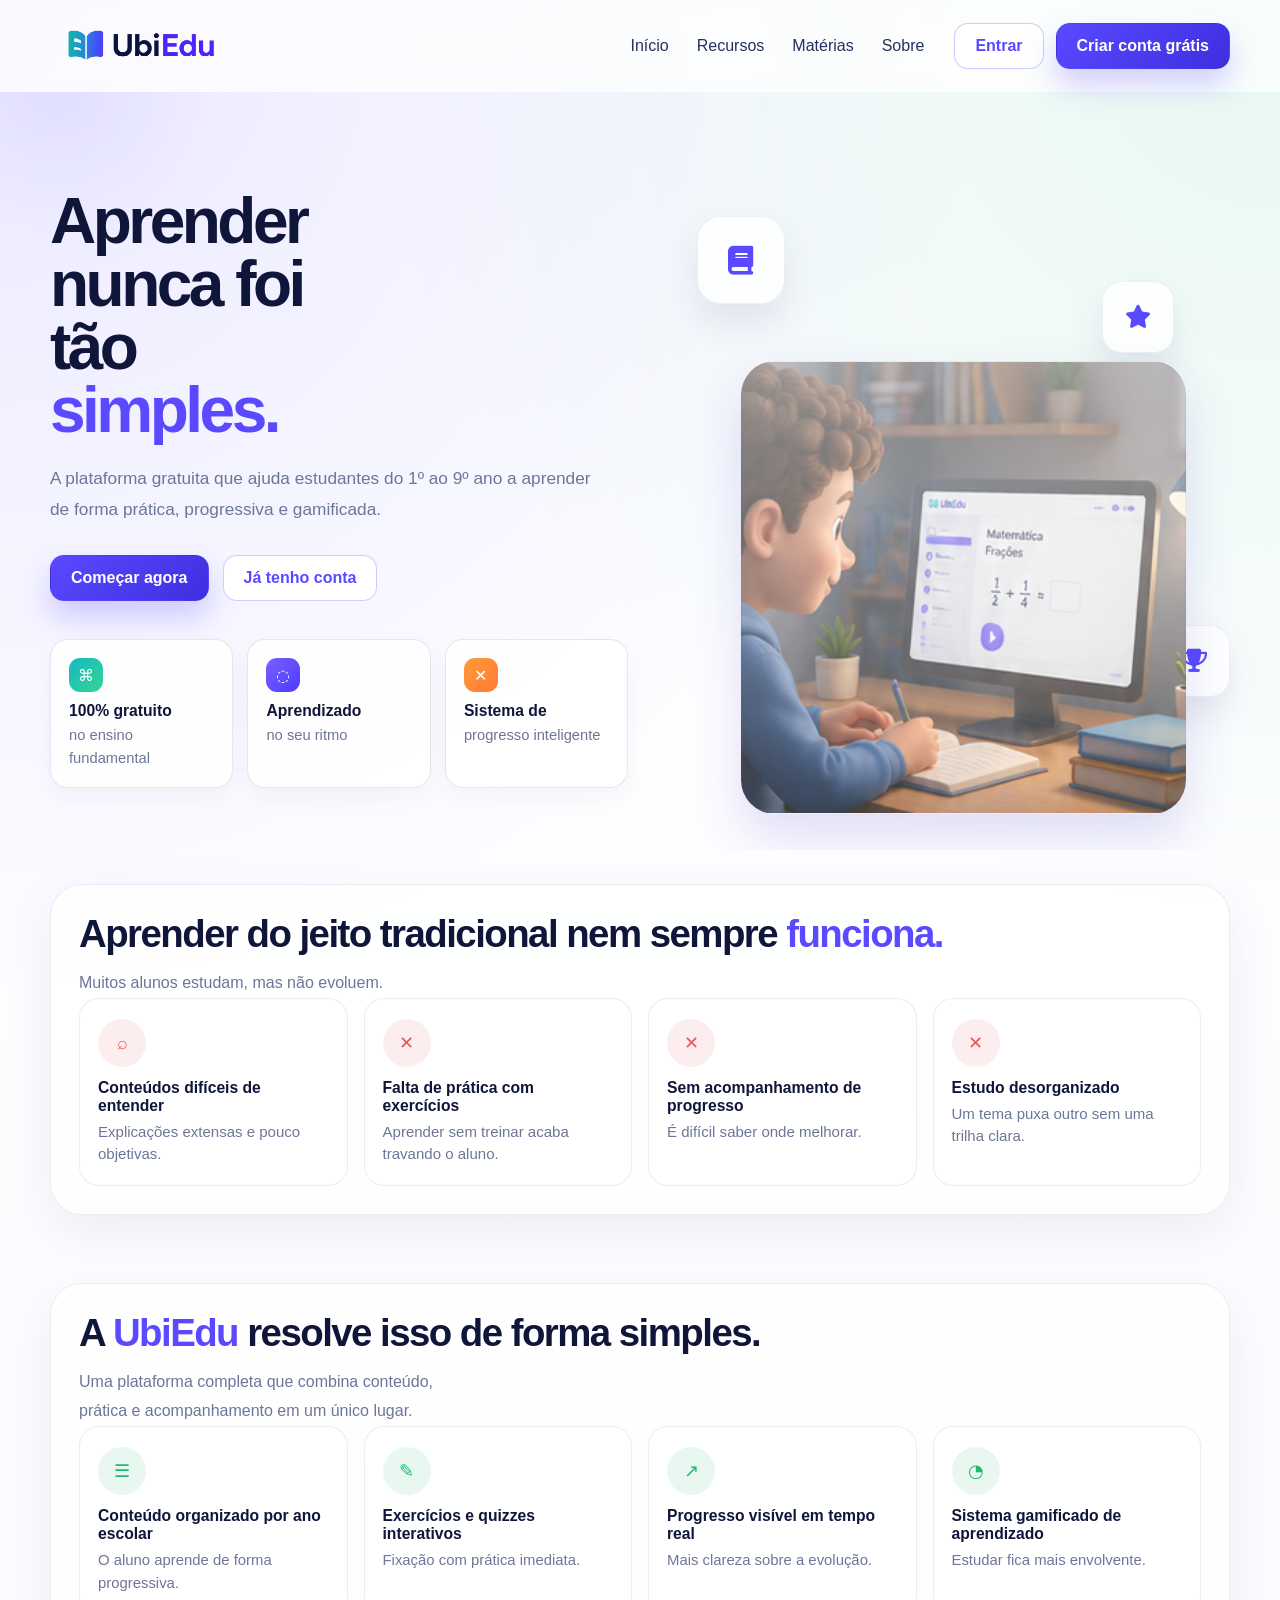
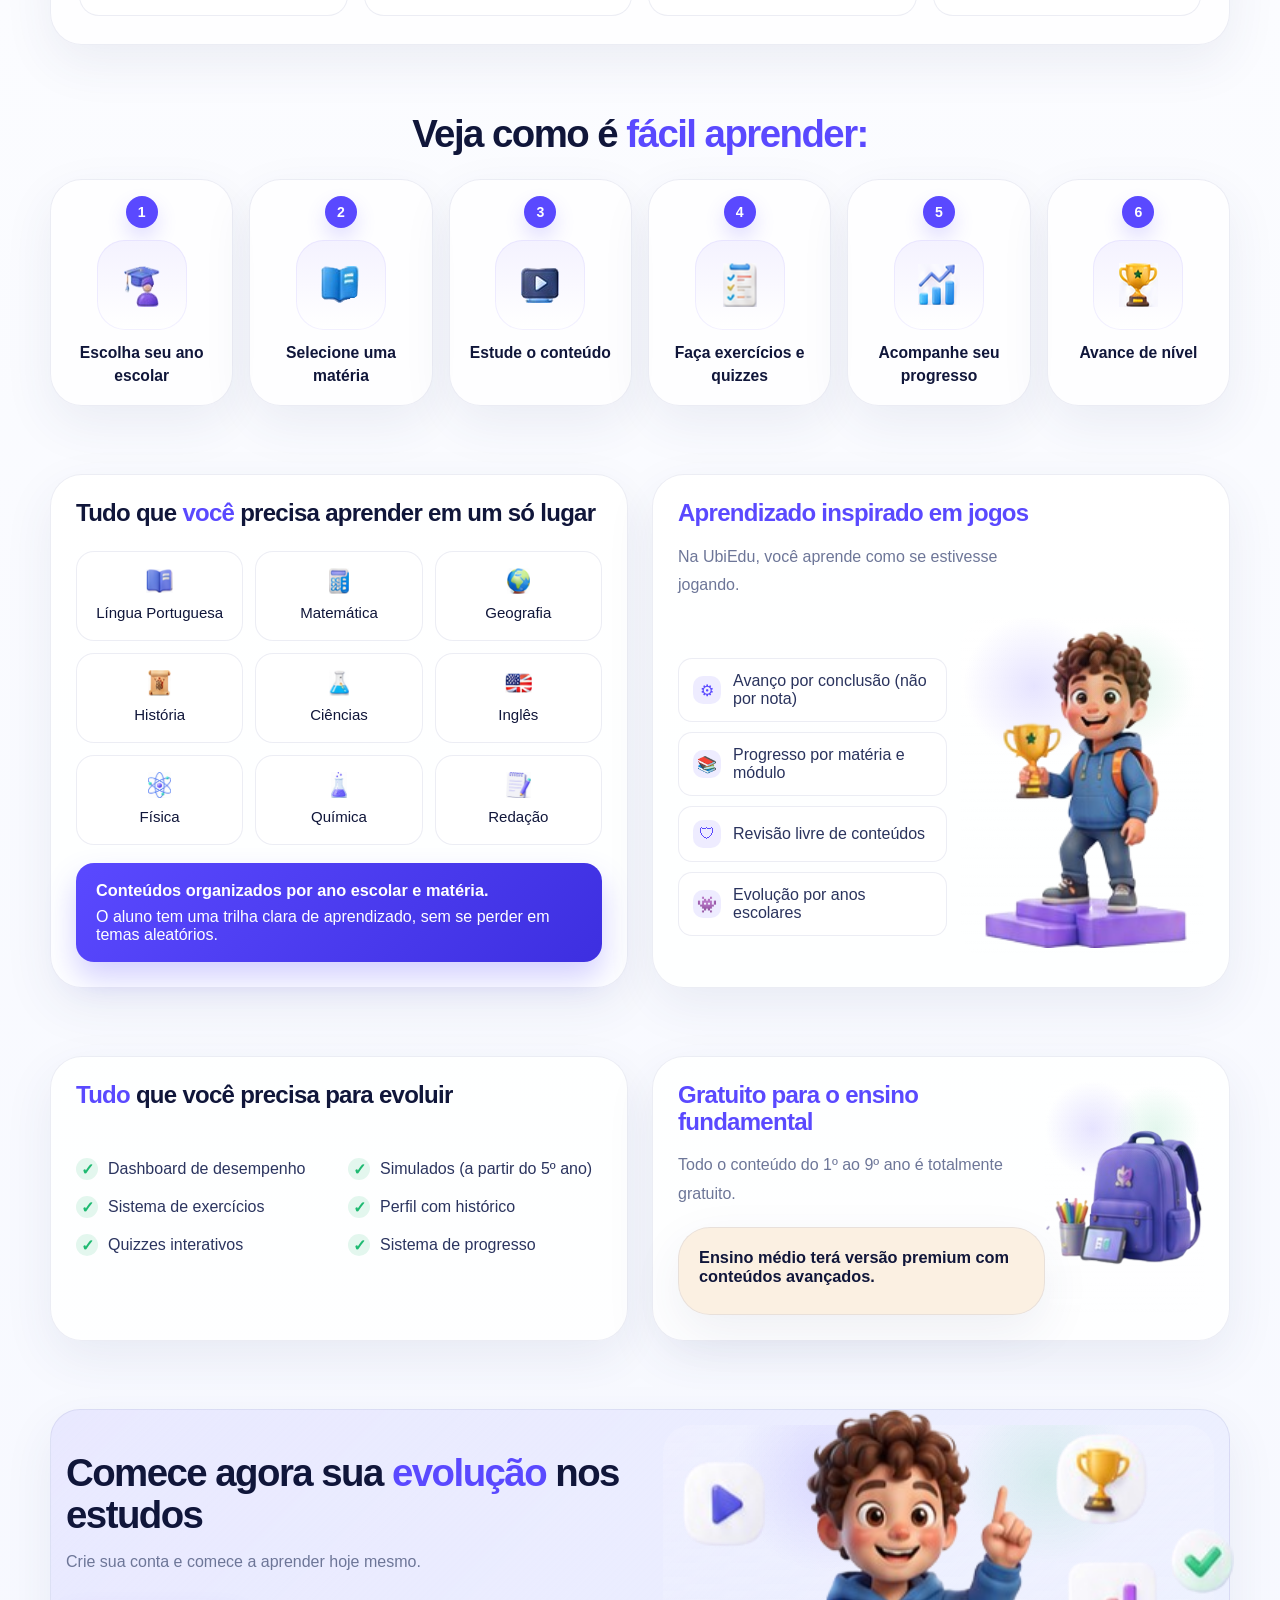
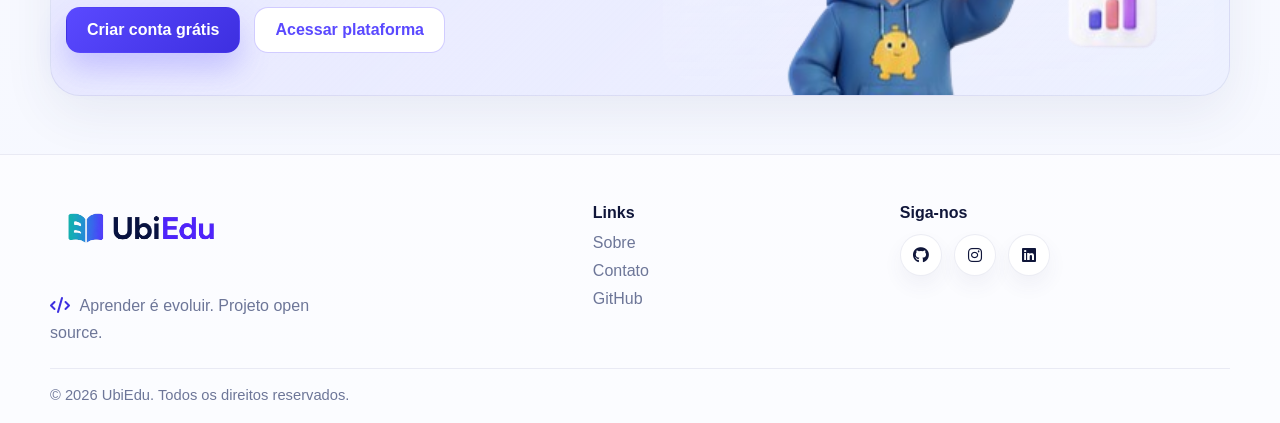
==== landing/index.html @ fa70d2a7 "feat(landing-page): atualiza estrutura completa da landing page da plataforma - Implementa layout co" ====
<!DOCTYPE html>
<html lang="pt-BR">
<head>
    <meta charset="UTF-8">
    <meta name="viewport" content="width=device-width, initial-scale=1.0">
    <title>UbiEdu | Aprender nunca foi tão simples</title>
    <meta name="description" content="UbiEdu é uma plataforma de ensino gratuita e gamificada para alunos do 1º ao 9º ano.">
    <link rel="icon" href="/landing/assets/images/logo_1.png" type="image/png">
    <link rel="stylesheet" href="https://cdnjs.cloudflare.com/ajax/libs/font-awesome/6.7.2/css/all.min.css">
    
    <link rel="stylesheet" href="/landing/assets/css/import.css">
</head>
<body>
    <header class="site-header">
        <div class="container">
            <div class="header-inner">
                <a class="brand" href="#inicio" aria-label="UbiEdu">
                    <img class="logo" src="/landing/assets/images/logo_2.png" alt="UbiEdu logo" >

                </a>

                <nav class="nav" aria-label="Navegação principal">
                    <div class="nav-links">
                        <a href="#inicio">Início</a>
                        <a href="#recursos">Recursos</a>
                        <a href="#materias">Matérias</a>
                        <a href="#sobre">Sobre</a>
                    </div>
                    <div class="header-actions">
                        <a class="btn btn-outline" href="#entrar">Entrar</a>
                        <a class="btn btn-primary" href="#criar-conta">Criar conta grátis</a>
                    </div>
                </nav>

                <button class="menu-toggle" type="button" aria-expanded="false" aria-controls="mobile-nav" id="menuToggle">
                    <span aria-hidden="true"></span>
                </button>
            </div>

            <div class="mobile-nav" id="mobile-nav">
                <div class="mobile-nav-inner">
                    <a href="#inicio">Início</a>
                    <a href="#recursos">Recursos</a>
                    <a href="#materias">Matérias</a>
                    <a href="#sobre">Sobre</a>
                    <div class="mobile-nav-actions">
                        <a class="btn btn-outline" href="#entrar">Entrar</a>
                        <a class="btn btn-primary" href="#criar-conta">Criar conta grátis</a>
                    </div>
                </div>
            </div>
        </div>
    </header>

    <main>
        <section class="hero" id="inicio">
            <div class="container">
                <div class="hero-grid">
                    <div class="reveal">
                        <h1 class="hero-title">Aprender nunca foi tão <span class="accent">simples.</span></h1>
                        <p class="hero-copy">
                            A plataforma gratuita que ajuda estudantes do 1º ao 9º ano a aprender de forma prática,
                            progressiva e gamificada.
                        </p>

                        <div class="hero-actions">
                            <a class="btn btn-primary" href="#criar-conta">Começar agora</a>
                            <a class="btn btn-outline" href="#entrar">Já tenho conta</a>
                        </div>

                        <div class="hero-points">
                            <article class="point-card">
                                <div class="point-icon" style="background: linear-gradient(135deg, #18b8c7, #33d690);">⌘</div>
                                <strong>100% gratuito</strong>
                                <span>no ensino fundamental</span>
                            </article>
                            <article class="point-card">
                                <div class="point-icon" style="background: linear-gradient(135deg, #7a61ff, #4d3bff);">◌</div>
                                <strong>Aprendizado</strong>
                                <span>no seu ritmo</span>
                            </article>
                            <article class="point-card">
                                <div class="point-icon" style="background: linear-gradient(135deg, #ff9a3b, #ff7b35);">✕</div>
                                <strong>Sistema de</strong>
                                <span>progresso inteligente</span>
                            </article>
                        </div>
                    </div>

                    <div class="hero-visual reveal" aria-label="Ilustração da UbiEdu">
                        <div class="hero-floating one">
                            <i class="fa-solid fa-book"></i>
                        </div>
                        <div class="hero-floating small two">
                            <i class="fa-solid fa-star"></i>
                        </div>
                        <div class="hero-floating small three">
                            <i class="fa-solid fa-trophy"></i>
                        </div>

                        <div class="hero-illustration" role="img" aria-label="Espaço para imagem principal da landing"></div>
                    </div>
                </div>
            </div>
        </section>

        <section class="section" id="recursos">
            <div class="container">
                <div class="section-card feature-row reveal">
                    <div>
                        <h2 class="section-title">Aprender do jeito tradicional nem sempre <span class="accent">funciona.</span></h2>
                        <p class="section-text">Muitos alunos estudam, mas não evoluem.</p>
                    </div>
                    <div class="status-grid">
                        <article class="status-card">
                            <div class="status-badge danger">⌕</div>
                            <strong>Conteúdos difíceis de entender</strong>
                            <span>Explicações extensas e pouco objetivas.</span>
                        </article>
                        <article class="status-card">
                            <div class="status-badge danger">✕</div>
                            <strong>Falta de prática com exercícios</strong>
                            <span>Aprender sem treinar acaba travando o aluno.</span>
                        </article>
                        <article class="status-card">
                            <div class="status-badge danger">✕</div>
                            <strong>Sem acompanhamento de progresso</strong>
                            <span>É difícil saber onde melhorar.</span>
                        </article>
                        <article class="status-card">
                            <div class="status-badge danger">✕</div>
                            <strong>Estudo desorganizado</strong>
                            <span>Um tema puxa outro sem uma trilha clara.</span>
                        </article>
                    </div>
                </div>
            </div>
        </section>

        <section class="section">
            <div class="container">
                <div class="section-card feature-row reveal">
                    <div>
                        <h2 class="section-title">A <span class="accent">UbiEdu</span> resolve isso de forma simples.</h2>
                        <p class="section-text">Uma plataforma completa que combina conteúdo, prática e acompanhamento em um único lugar.</p>
                    </div>
                    <div class="feature-list">
                        <article class="mini-card">
                            <div class="status-badge success">☰</div>
                            <strong>Conteúdo organizado por ano escolar</strong>
                            <span>O aluno aprende de forma progressiva.</span>
                        </article>
                        <article class="mini-card">
                            <div class="status-badge success">✎</div>
                            <strong>Exercícios e quizzes interativos</strong>
                            <span>Fixação com prática imediata.</span>
                        </article>
                        <article class="mini-card">
                            <div class="status-badge success">↗</div>
                            <strong>Progresso visível em tempo real</strong>
                            <span>Mais clareza sobre a evolução.</span>
                        </article>
                        <article class="mini-card">
                            <div class="status-badge success">◔</div>
                            <strong>Sistema gamificado de aprendizado</strong>
                            <span>Estudar fica mais envolvente.</span>
                        </article>
                    </div>
                </div>
            </div>
        </section>

        <section class="section steps">
            <div class="container">
                <div class="reveal">
                    <h2 class="section-title">Veja como é <span class="accent">fácil aprender:</span></h2>
                    <div class="steps-grid">
                        <article class="step section-card">
                            <div class="step-bubble">1</div>
                            <div class="step-icon"><img src="/landing/assets/images/step-one.png" alt=""></div>
                            <strong>Escolha seu ano escolar</strong>
                        </article>
                        <article class="step section-card">
                            <div class="step-bubble">2</div>
                            <div class="step-icon"><img src="/landing/assets/images/step-two.png" alt=""></div>
                            <strong>Selecione uma matéria</strong>
                        </article>
                        <article class="step section-card">
                            <div class="step-bubble">3</div>
                            <div class="step-icon"><img src="/landing/assets/images/step-three.png" alt=""></div>
                            <strong>Estude o conteúdo</strong>
                        </article>
                        <article class="step section-card">
                            <div class="step-bubble">4</div>
                            <div class="step-icon"><img src="/landing/assets/images/step-four.png" alt=""></div>
                            <strong>Faça exercícios e quizzes</strong>
                        </article>
                        <article class="step section-card">
                            <div class="step-bubble">5</div>
                            <div class="step-icon"><img src="/landing/assets/images/step-five.png" alt=""></div>
                            <strong>Acompanhe seu progresso</strong>
                        </article>
                        <article class="step section-card">
                            <div class="step-bubble">6</div>
                            <div class="step-icon"><img src="/landing/assets/images/step-six.png" alt=""></div>
                            <strong>Avance de nível</strong>
                        </article>
                    </div>
                </div>
            </div>
        </section>

        <section class="section" id="materias">
            <div class="container">
                <div class="grid-2">
                    <div class="panel reveal">
                        <h3>
                            Tudo que <span class="accent">você</span> precisa aprender em um só lugar</h3>
                        <div class="subject-grid">
                            <div class="subject"><span class="icon"><img src="/landing/assets/images/subject-lp.png" alt="Livro"></span>Língua Portuguesa</div>
                            <div class="subject"><span class="icon"><img src="/landing/assets/images/subject-mat.png" alt="Ábaco"></span>Matemática</div>
                            <div class="subject"><span class="icon"><img src="/landing/assets/images/subject-geo.png" alt="Globo"></span>Geografia</div>
                            <div class="subject"><span class="icon"><img src="/landing/assets/images/subject-his.png" alt="Pergaminho"></span>História</div>
                            <div class="subject"><span class="icon"><img src="/landing/assets/images/subject-cie.png" alt="Tubo de ensaio"></span>Ciências</div>
                            <div class="subject"><span class="icon"><img src="/landing/assets/images/subject-ing.png" alt="Bandeira EUA"></span>Inglês</div>
                            <div class="subject"><span class="icon"><img src="/landing/assets/images/subject-fis.png" alt="Atômico"></span>Física</div>
                            <div class="subject"><span class="icon"><img src="/landing/assets/images/subject-qui.png" alt="Frasco de química"></span>Química</div>
                            <div class="subject"><span class="icon"><img src="/landing/assets/images/subject-red.png" alt="Texto"></span>Redação</div>
                        </div>
                        <div class="materias-info">
                            <strong style="display:block; font-size:1.02rem; margin-bottom:8px;">Conteúdos organizados por ano escolar e matéria.</strong>
                            <span>O aluno tem uma trilha clara de aprendizado, sem se perder em temas aleatórios.</span>
                        </div>

                    </div>

                    <div class="panel reveal">
                        <h3><span class="accent">Aprendizado inspirado em jogos</span></h3>
                        <p class="section-text">Na UbiEdu, você aprende como se estivesse jogando.</p>
                        <div class="game-card" style="margin-top: 18px;">
                            <div>
                                <div class="game-list">
                                    <div class="game-item">
                                        <div class="bullet">⚙</div>
                                        <span>Avanço por conclusão (não por nota)</span>
                                    </div>
                                    <div class="game-item">
                                        <div class="bullet">📚</div>
                                        <span>Progresso por matéria e módulo</span>
                                    </div>
                                    <div class="game-item">
                                        <div class="bullet">🛡</div>
                                        <span>Revisão livre de conteúdos</span>
                                    </div>
                                    <div class="game-item">
                                        <div class="bullet">👾</div>
                                        <span>Evolução por anos escolares</span>
                                    </div>
                                </div>
                            </div>
                            <div class="game-illustration" aria-label="Espaço para imagem ilustrativa do estudante"></div>
                        </div>
                    </div>
                </div>
            </div>
        </section>

        <section class="section">
            <div class="container">
                <div class="grid-2">
                    <div class="panel reveal">
                        <h3><span class="accent">Tudo</span> que você precisa para evoluir</h3>
                        <div class="checklist">
                            <div class="check">Dashboard de desempenho</div>
                            <div class="check">Simulados (a partir do 5º ano)</div>
                            <div class="check">Sistema de exercícios</div>
                            <div class="check">Perfil com histórico</div>
                            <div class="check">Quizzes interativos</div>
                            <div class="check">Sistema de progresso</div>
                        </div>
                    </div>

                    <div class="panel reveal">
                        <div class="panel-info">
                            <div >
                                <h3><span class="accent">Gratuito para o ensino fundamental</span></h3>
                                <p class="section-text">Todo o conteúdo do 1º ao 9º ano é totalmente gratuito.</p>
                                <div class="feature-band" style="margin-top: 18px;">
                                    <strong style="display:block; font-size:1.02rem; margin-bottom:8px;">Ensino médio terá versão premium com conteúdos avançados.</strong>
                                </div>
                            </div>
                            <div class="cta-illustration-1" ></div>
                        </div>
                    </div>
                </div>
            </div>
        </section>

        <section class="section cta" id="sobre">
            <div class="container">
                <div class="cta-card reveal">
                    <div>
                        <h2 class="section-title">Comece agora sua <span class="accent">evolução</span> nos estudos</h2>
                        <p class="section-text">Crie sua conta e comece a aprender hoje mesmo.</p>
                        <div class="hero-actions">
                            <a class="btn btn-primary" href="#criar-conta">Criar conta grátis</a>
                            <a class="btn btn-outline" href="#entrar">Acessar plataforma</a>
                        </div>
                    </div>
                    <div class="cta-illustration-2" aria-label="imagem de cta">
                        <!-- A imagem agora é um elemento HTML real -->
                        <img src="/landing/assets/images/img-cta.png" alt="Ilustração" class="vazada-img">
                    </div>
                </div>
            </div>
        </section>
    </main>

    <footer class="footer">
        <div class="container">
            <div class="footer-grid">
                <div>
                    <a class="brand" href="#inicio">
                        <img class="logo" src="/landing/assets/images/logo_2.png" alt="UbiEdu logo" >
                    </a>
                    <p class="footer-copy"><i class="fa-solid fa-code"></i> Aprender é evoluir. Projeto open source.</p>
                </div>

                <div>
                    <h4>Links</h4>
                    <div class="footer-links">
                        <a href="#sobre">Sobre</a>
                        <a href="#entrar">Contato</a>
                        <a href="#criar-conta">GitHub</a>
                    </div>
                </div>

                <div>
                    <h4>Siga-nos</h4>
                    <div class="socials">
                        <a class="social" href="#" aria-label="GitHub"><i class="fab fa-github"></i></a>
                        <a class="social" href="#" aria-label="Instagram"><i class="fab fa-instagram"></i></a>
                        <a class="social" href="#" aria-label="LinkedIn"><i class="fab fa-linkedin"></i></a>
                    </div>
                </div>
            </div>

            <div class="copyright">© <span id="ano-atual"></span> UbiEdu. Todos os direitos reservados.</div>
        </div>
    </footer>

    <script>
        // Captura o ano atual do sistema e insere na tag span
        document.getElementById("ano-atual").textContent = new Date().getFullYear();
    </script>

    <script src = "/landing/assets/js/script.js"></script>
</body>
</html>
---- landing/assets/css/import.css ----
@import url('./reset.css');
@import url('./variables.css');
@import url('./base/base.css');
@import url('./body/hero.css');
@import url('./header/header.css');
@import url('./footer/footer.css');
@import url('./body/section.css');
@import url('./body/section-feature-row.css');
@import url('./body/section-steps.css');
@import url('./body/grid-2.css');
@import url('./responsive/responsive.css');
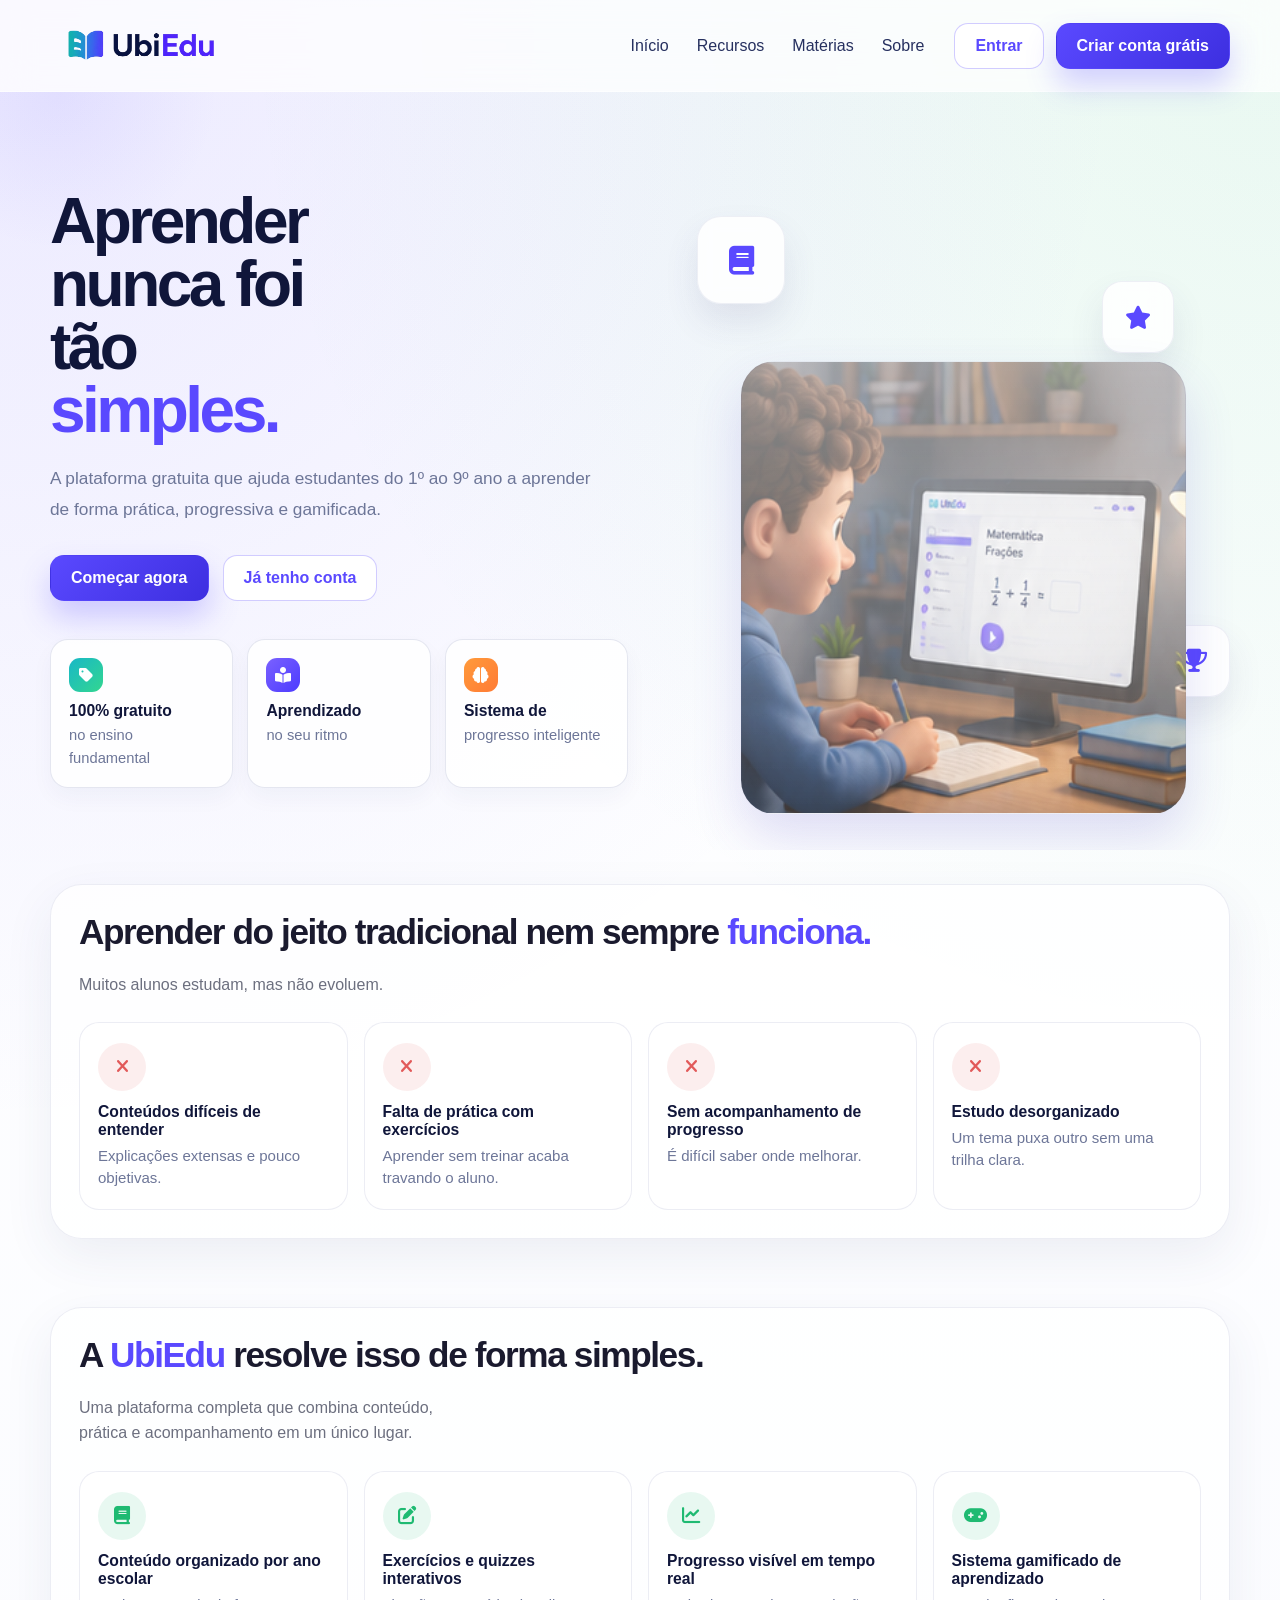
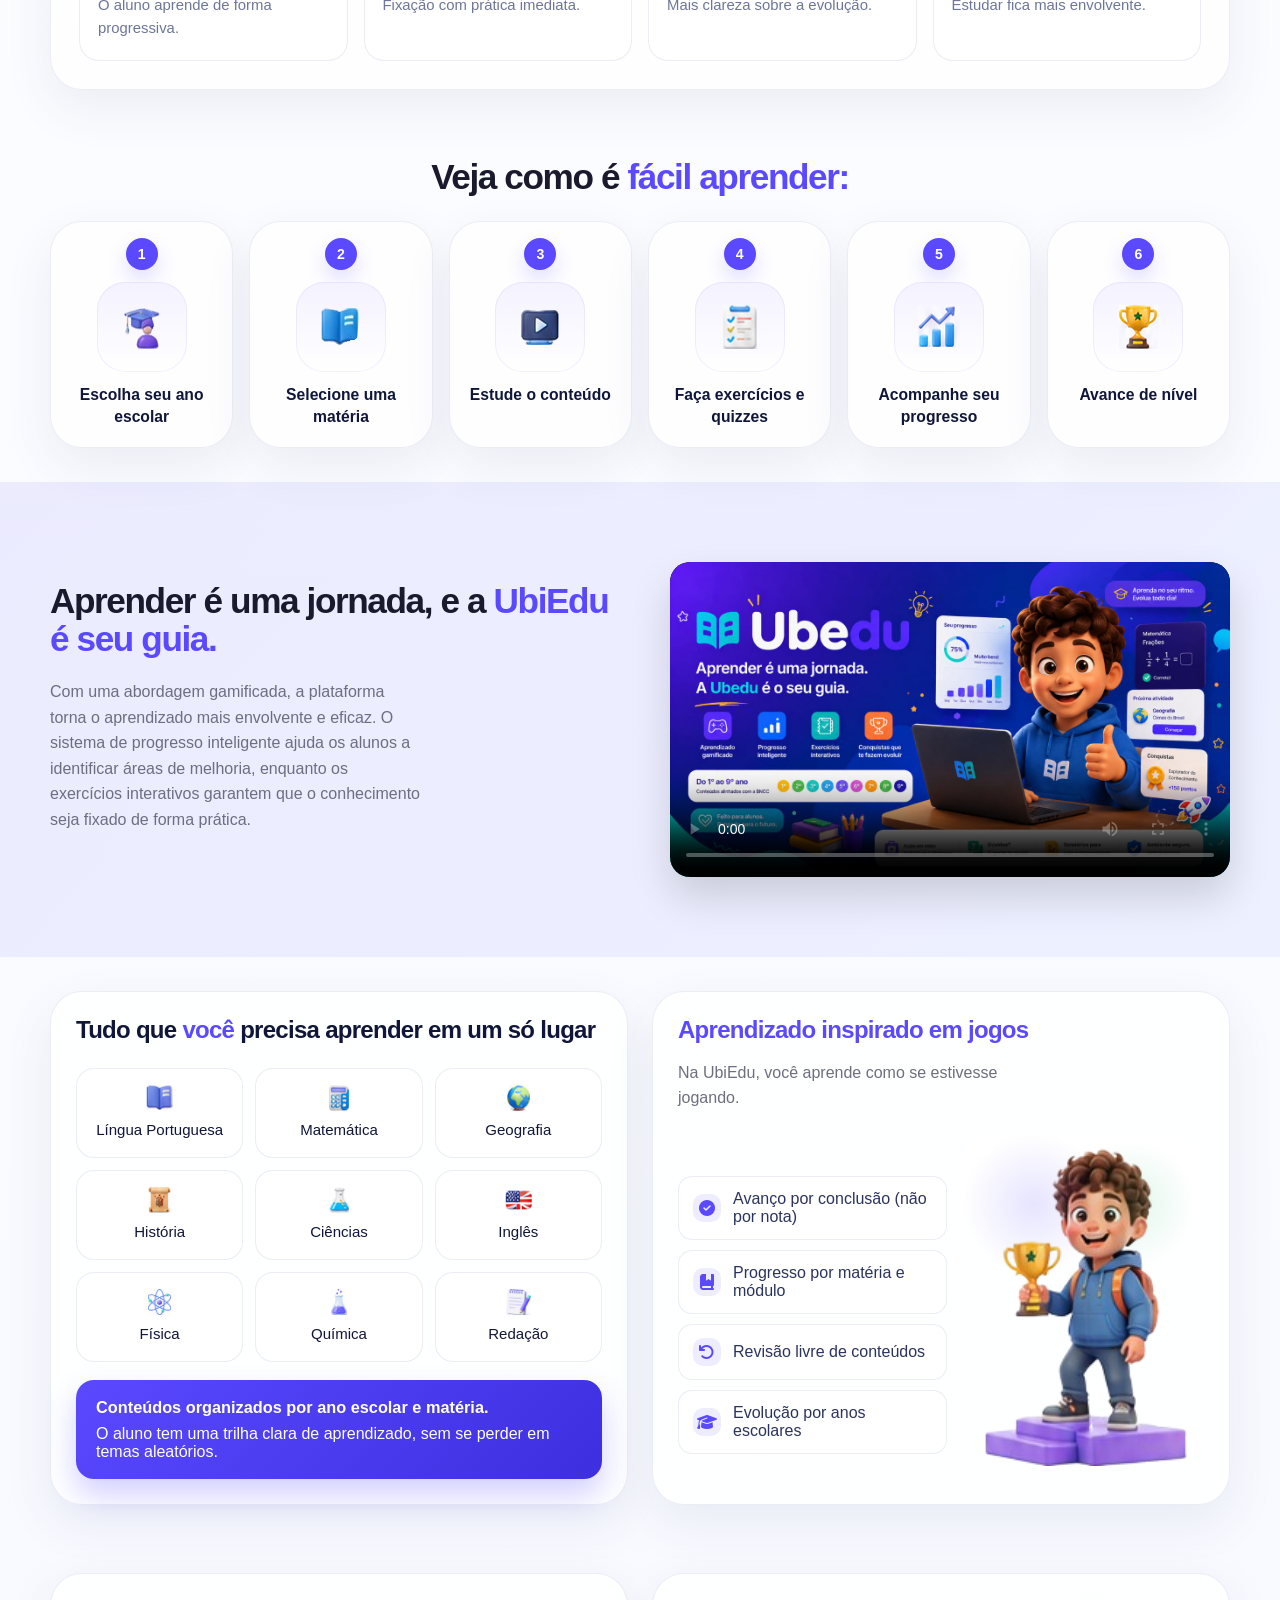
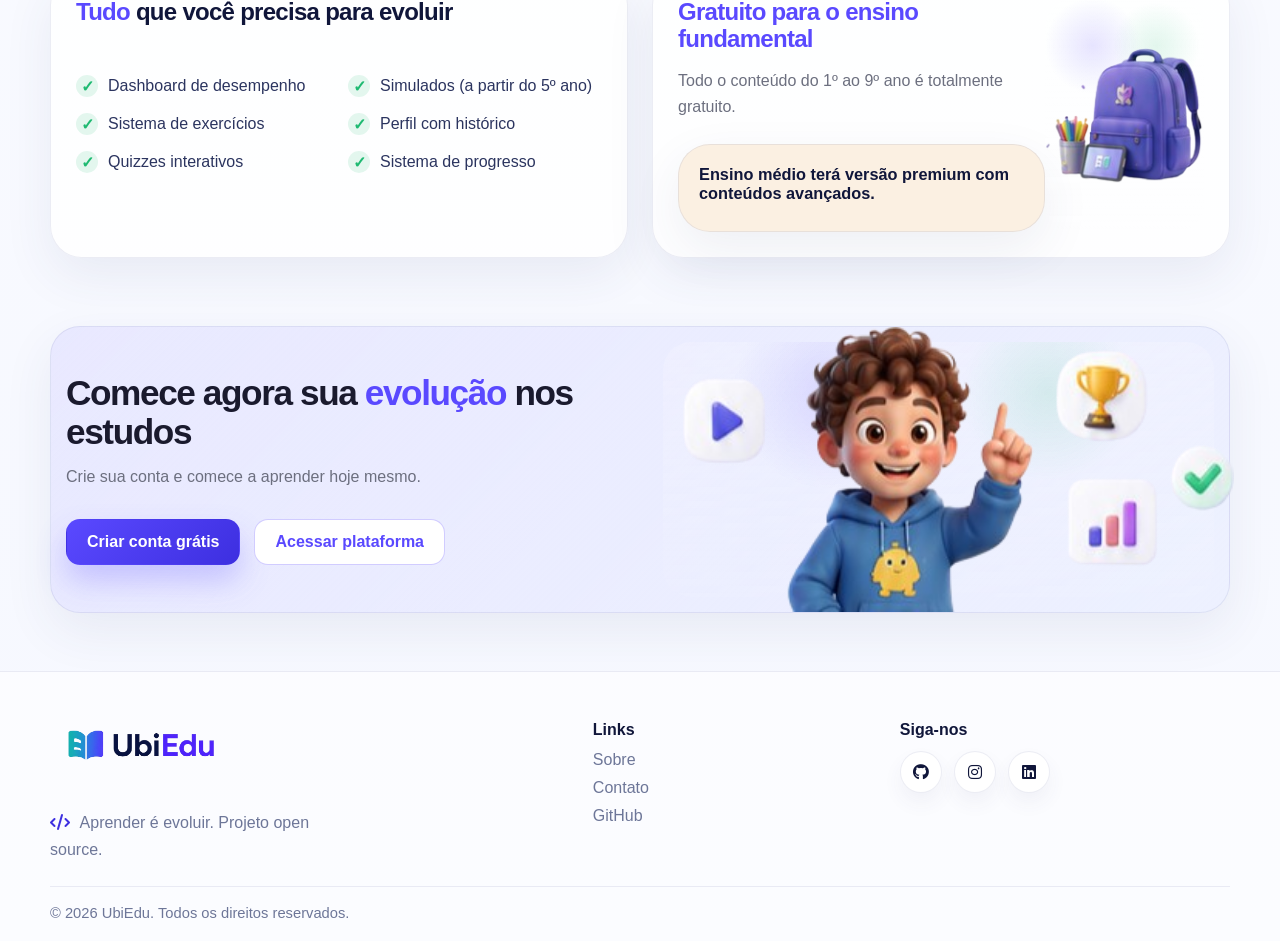
==== commit 1a38b724: "feat: deploy inicial da landing page + integração futura do vídeo de apresentação * Ajustes finais n" ====
--- a/landing/index.html
+++ b/landing/index.html
@@ -70,23 +70,24 @@
 
                         <div class="hero-points">
                             <article class="point-card">
-                                <div class="point-icon" style="background: linear-gradient(135deg, #18b8c7, #33d690);">⌘</div>
+                                <div class="point-icon" style="background: linear-gradient(135deg, #18b8c7, #33d690);"><i class="fa-solid fa-tag"></i></div>
                                 <strong>100% gratuito</strong>
                                 <span>no ensino fundamental</span>
                             </article>
                             <article class="point-card">
-                                <div class="point-icon" style="background: linear-gradient(135deg, #7a61ff, #4d3bff);">◌</div>
+                                <div class="point-icon" style="background: linear-gradient(135deg, #7a61ff, #4d3bff);"><i class="fa-solid fa-book-open-reader"></i></div>
                                 <strong>Aprendizado</strong>
                                 <span>no seu ritmo</span>
                             </article>
                             <article class="point-card">
-                                <div class="point-icon" style="background: linear-gradient(135deg, #ff9a3b, #ff7b35);">✕</div>
+                                <div class="point-icon" style="background: linear-gradient(135deg, #ff9a3b, #ff7b35);"><i class="fa-solid fa-brain"></i></div>
                                 <strong>Sistema de</strong>
                                 <span>progresso inteligente</span>
                             </article>
                         </div>
                     </div>
 
+                    
                     <div class="hero-visual reveal" aria-label="Ilustração da UbiEdu">
                         <div class="hero-floating one">
                             <i class="fa-solid fa-book"></i>
@@ -113,22 +114,22 @@
                     </div>
                     <div class="status-grid">
                         <article class="status-card">
-                            <div class="status-badge danger">⌕</div>
+                            <div class="status-badge danger"><i class="fa-solid fa-times"></i></div>
                             <strong>Conteúdos difíceis de entender</strong>
                             <span>Explicações extensas e pouco objetivas.</span>
                         </article>
                         <article class="status-card">
-                            <div class="status-badge danger">✕</div>
+                            <div class="status-badge danger"><i class="fa-solid fa-times"></i></div>
                             <strong>Falta de prática com exercícios</strong>
                             <span>Aprender sem treinar acaba travando o aluno.</span>
                         </article>
                         <article class="status-card">
-                            <div class="status-badge danger">✕</div>
+                            <div class="status-badge danger"><i class="fa-solid fa-times"></i></div>
                             <strong>Sem acompanhamento de progresso</strong>
                             <span>É difícil saber onde melhorar.</span>
                         </article>
                         <article class="status-card">
-                            <div class="status-badge danger">✕</div>
+                            <div class="status-badge danger"><i class="fa-solid fa-times"></i></div>
                             <strong>Estudo desorganizado</strong>
                             <span>Um tema puxa outro sem uma trilha clara.</span>
                         </article>
@@ -146,22 +147,22 @@
                     </div>
                     <div class="feature-list">
                         <article class="mini-card">
-                            <div class="status-badge success">☰</div>
+                            <div class="status-badge success"><i class="fa-solid fa-book"></i></div>
                             <strong>Conteúdo organizado por ano escolar</strong>
                             <span>O aluno aprende de forma progressiva.</span>
                         </article>
                         <article class="mini-card">
-                            <div class="status-badge success">✎</div>
+                            <div class="status-badge success"><i class="fa-solid fa-pen-to-square"></i></div>
                             <strong>Exercícios e quizzes interativos</strong>
                             <span>Fixação com prática imediata.</span>
                         </article>
                         <article class="mini-card">
-                            <div class="status-badge success">↗</div>
+                            <div class="status-badge success"><i class="fa-solid fa-chart-line"></i></div>
                             <strong>Progresso visível em tempo real</strong>
                             <span>Mais clareza sobre a evolução.</span>
                         </article>
                         <article class="mini-card">
-                            <div class="status-badge success">◔</div>
+                            <div class="status-badge success"><i class="fa-solid fa-gamepad"></i></div>
                             <strong>Sistema gamificado de aprendizado</strong>
                             <span>Estudar fica mais envolvente.</span>
                         </article>
@@ -169,6 +170,8 @@
                 </div>
             </div>
         </section>
+        
+
 
         <section class="section steps">
             <div class="container">
@@ -206,6 +209,42 @@
                             <strong>Avance de nível</strong>
                         </article>
                     </div>
+                </div>
+            </div>
+        </section>
+
+        <section class="section presentation">
+            <div class="container">
+                <div class="presentation-grid">
+
+                <!-- TEXTO -->
+                <div class="presentation-text reveal">
+                    <h2 class="section-title">
+                    Aprender é uma jornada, e a <span class="accent">UbiEdu é seu guia.</span>
+                    </h2>
+
+                    <p class="section-text">
+                    Com uma abordagem gamificada, a plataforma torna o aprendizado mais envolvente e eficaz.
+                    O sistema de progresso inteligente ajuda os alunos a identificar áreas de melhoria,
+                    enquanto os exercícios interativos garantem que o conhecimento seja fixado de forma prática.
+                    </p>
+                </div>
+
+                <!-- VIDEO -->
+                <div class="presentation-visual reveal">
+                    <div class="video-card">
+                    <video controls poster="/landing/assets/images/capa.jpg">
+                        <source src="/landing/assets/videos/video.mp4" type="video/mp4">
+                        <source src="/landing/assets/videos/video.webm" type="video/webm">
+                        Seu navegador não suporta vídeo.
+                    </video>
+                    </div>
+
+
+                    </div>
+
+                </div>
+
                 </div>
             </div>
         </section>
@@ -241,22 +280,31 @@
                             <div>
                                 <div class="game-list">
                                     <div class="game-item">
-                                        <div class="bullet">⚙</div>
+                                        <div class="bullet">
+                                            <i class="fa-solid fa-circle-check"></i>
+                                        </div>
                                         <span>Avanço por conclusão (não por nota)</span>
                                     </div>
                                     <div class="game-item">
-                                        <div class="bullet">📚</div>
+                                        <div class="bullet">
+                                            <i class="fa-solid fa-book-bookmark"></i>
+                                        </div>
                                         <span>Progresso por matéria e módulo</span>
                                     </div>
                                     <div class="game-item">
-                                        <div class="bullet">🛡</div>
+                                        <div class="bullet">
+                                            <i class="fa-solid fa-arrow-rotate-left"></i>
+                                        </div>
                                         <span>Revisão livre de conteúdos</span>
                                     </div>
                                     <div class="game-item">
-                                        <div class="bullet">👾</div>
+                                        <div class="bullet">
+                                            <i class="fa-solid fa-graduation-cap"></i>
+                                        </div>
                                         <span>Evolução por anos escolares</span>
                                     </div>
                                 </div>
+
                             </div>
                             <div class="game-illustration" aria-label="Espaço para imagem ilustrativa do estudante"></div>
                         </div>
@@ -338,9 +386,11 @@
                 <div>
                     <h4>Siga-nos</h4>
                     <div class="socials">
-                        <a class="social" href="#" aria-label="GitHub"><i class="fab fa-github"></i></a>
-                        <a class="social" href="#" aria-label="Instagram"><i class="fab fa-instagram"></i></a>
-                        <a class="social" href="#" aria-label="LinkedIn"><i class="fab fa-linkedin"></i></a>
+                        <a class="social" href="https://github.com/valbison" target="_blank" rel="noopener noreferrer" aria-label="GitHub">
+                            <i class="fab fa-github"></i>
+                        </a>
+                        <a class="social" href="https://www.instagram.com/norios_xy/" target="_blank" rel="noopener noreferrer" aria-label="Instagram"><i class="fab fa-instagram"></i></a>
+                        <a class="social" href="https://www.linkedin.com/in/valbison-ribeiro-rios-711ab92a6/" target="_blank" rel="noopener noreferrer" aria-label="LinkedIn"><i class="fab fa-linkedin"></i></a>
                     </div>
                 </div>
             </div>
--- a/landing/assets/css/import.css
+++ b/landing/assets/css/import.css
@@ -8,4 +8,5 @@
 @import url('./body/section-feature-row.css');
 @import url('./body/section-steps.css');
 @import url('./body/grid-2.css');
-@import url('./responsive/responsive.css');+@import url('./responsive/responsive.css');
+@import url('./body/section-presentation.css');
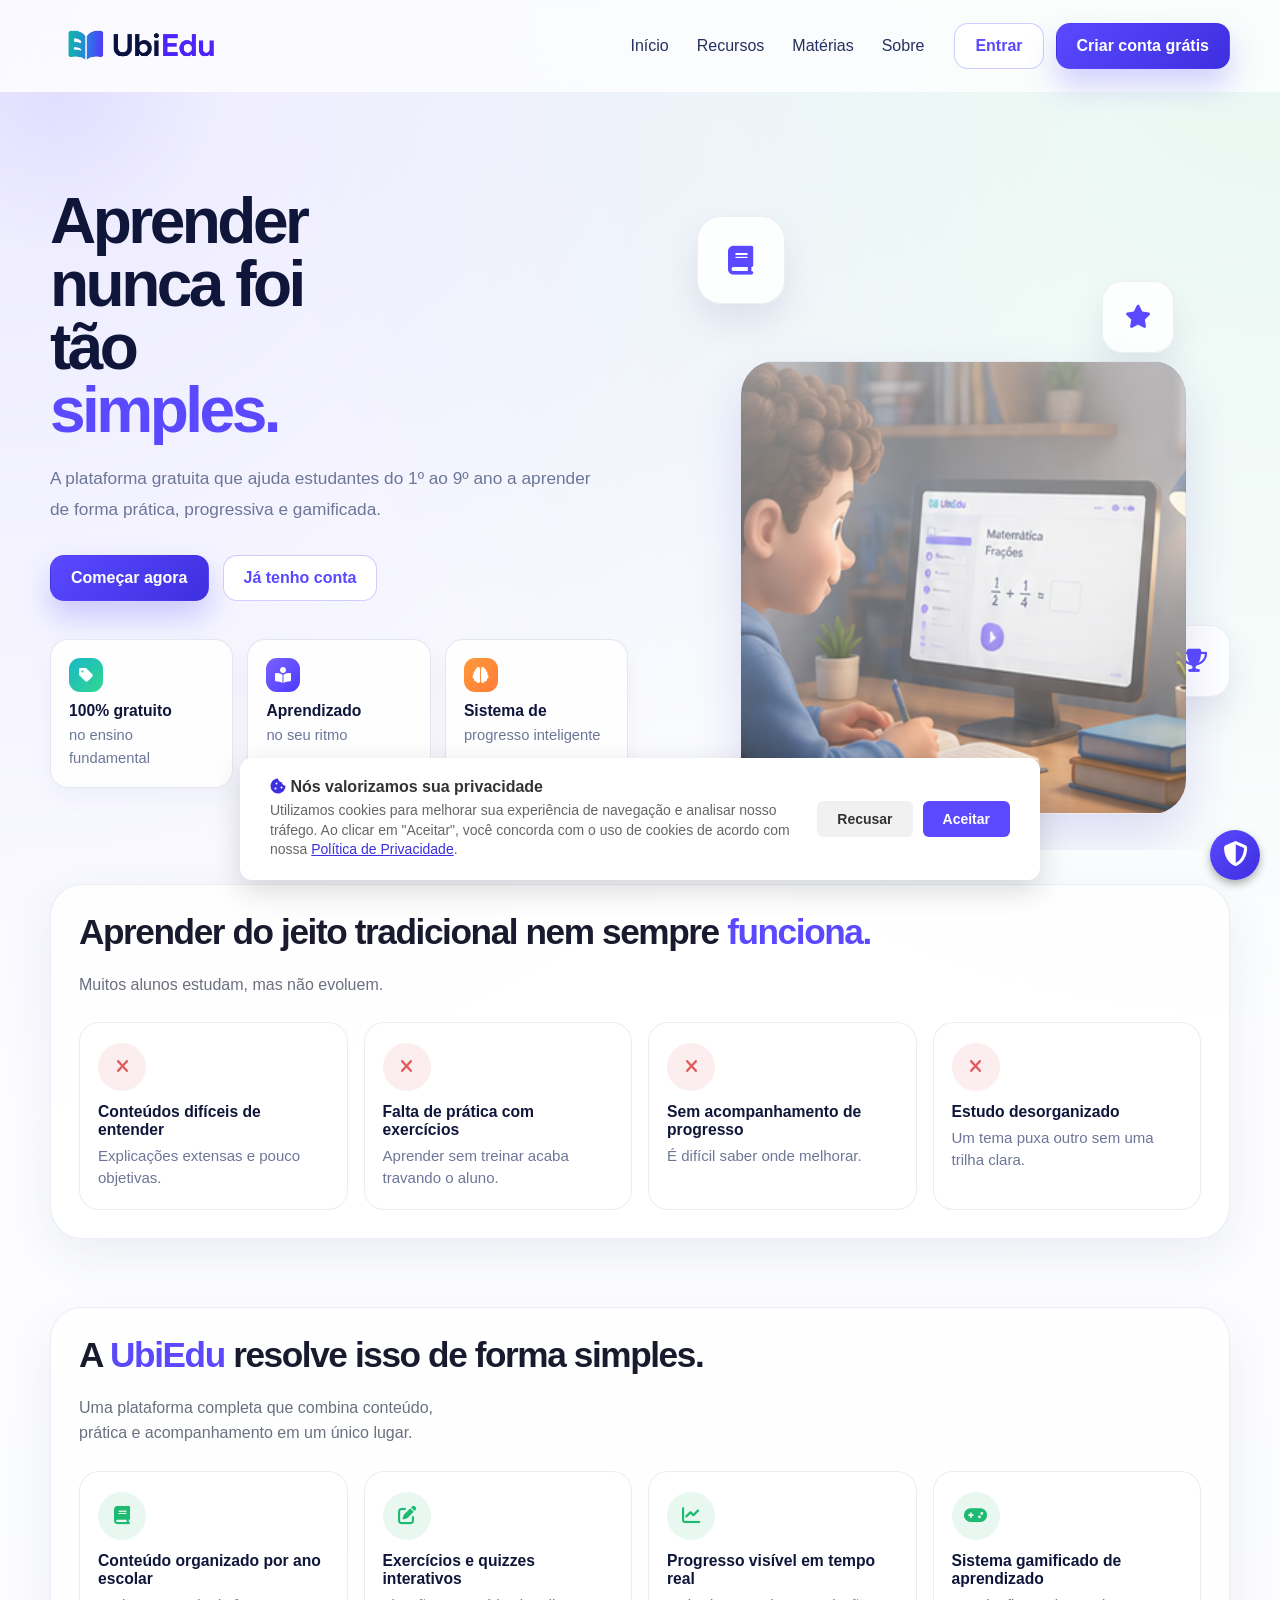
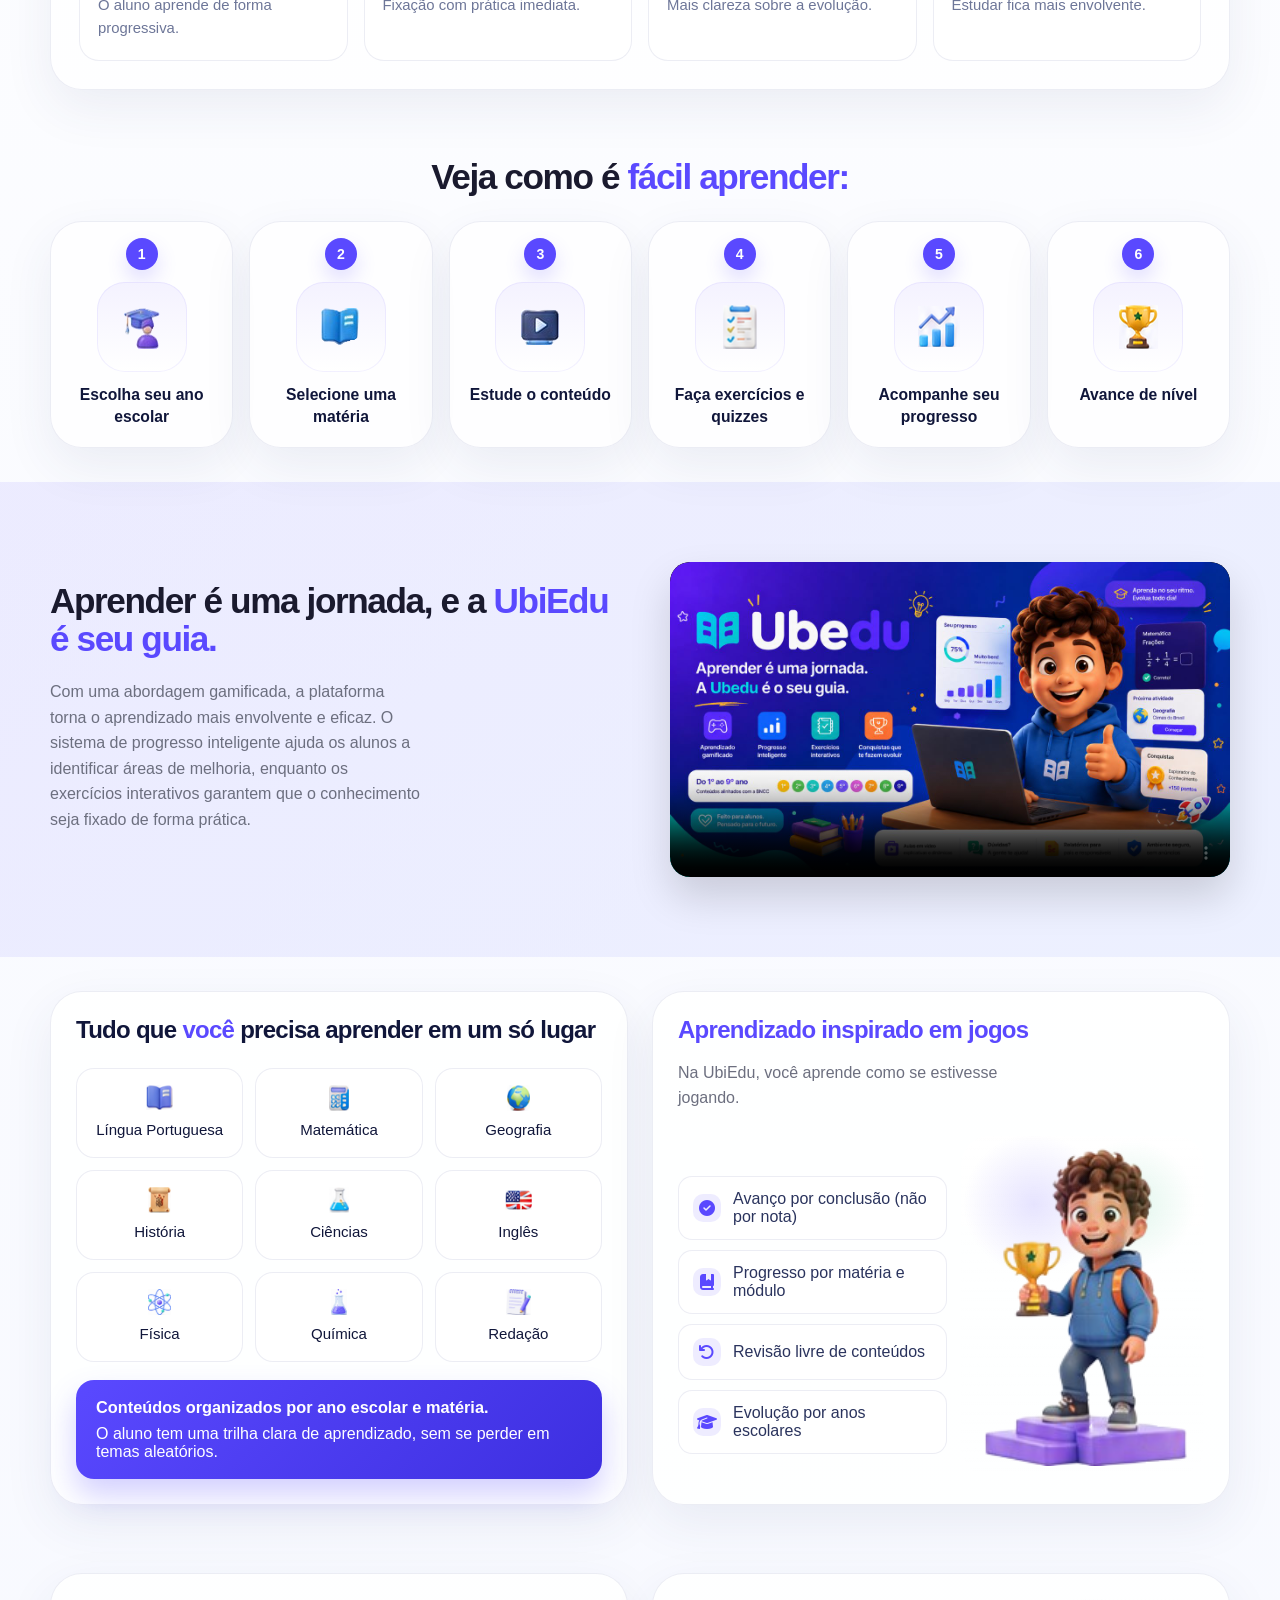
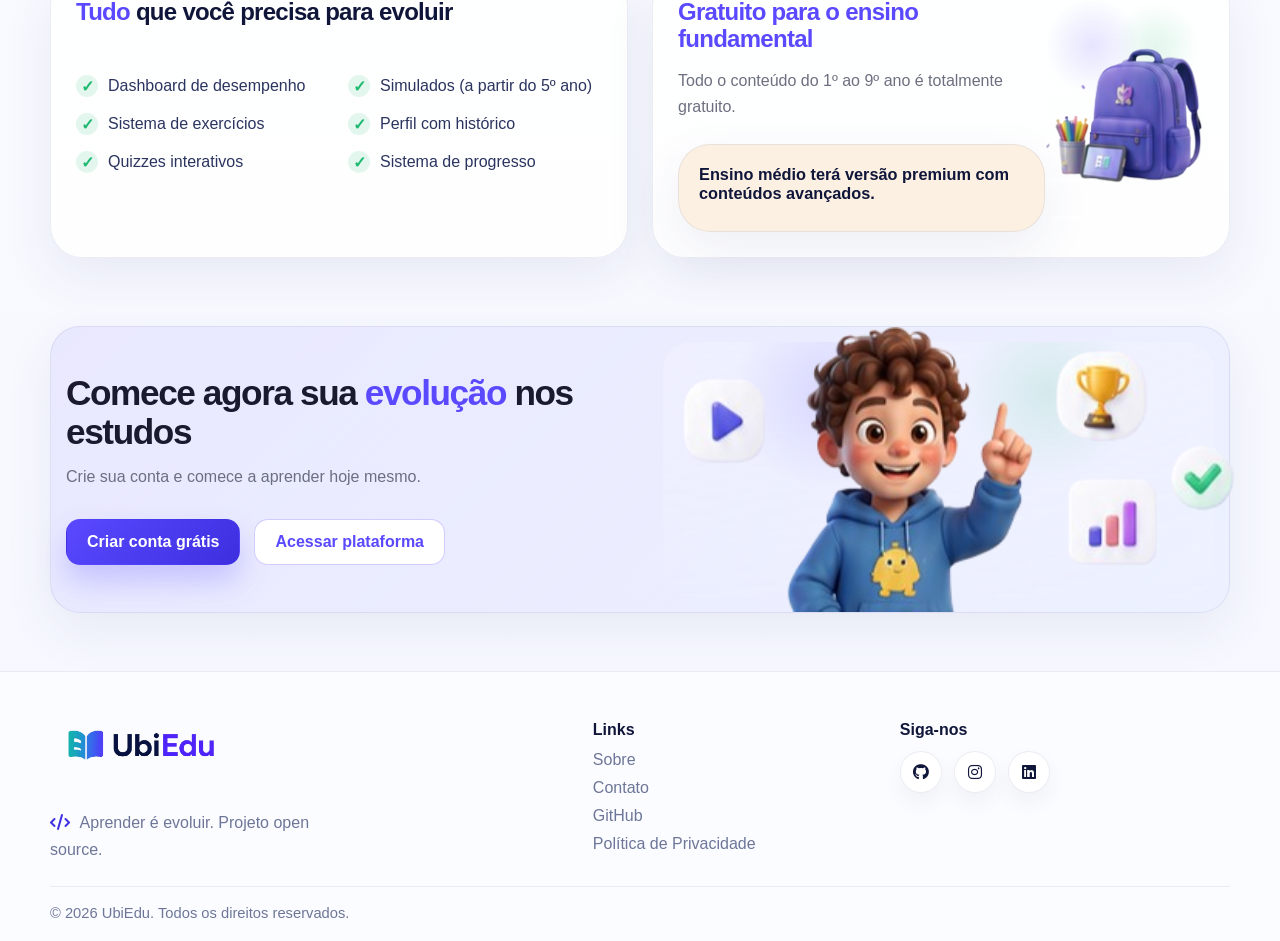
==== commit 6d21ce84: "feat: criação da página de política de privacidade com estrutura dinâmica * Criação da página de pol" ====
--- a/landing/index.html
+++ b/landing/index.html
@@ -362,7 +362,27 @@
                 </div>
             </div>
         </section>
+        <div class="privacidade-politica">
+            <a href="/public/politics_privacy.html">
+            <i class="fa-solid fa-shield-halved"></i>
+            </a>
+        </div>
     </main>
+
+
+    <!-- Estrutura do Modal de Cookies -->
+    <div id="modal-cookies" class="cookie-container">
+        <div class="cookie-conteudo">
+            <div class="cookie-texto">
+                <h3><i class="fa-solid fa-cookie-bite"></i> Nós valorizamos sua privacidade</h3>
+                <p>Utilizamos cookies para melhorar sua experiência de navegação e analisar nosso tráfego. Ao clicar em "Aceitar", você concorda com o uso de cookies de acordo com nossa <a href="/public/politics_privacy.html">Política de Privacidade</a>.</p>
+            </div>
+            <div class="cookie-botoes">
+                <button id="btn-recusar" class="btn-cookie btn-secundario">Recusar</button>
+                <button id="btn-aceitar" class="btn-cookie btn-primario">Aceitar</button>
+            </div>
+        </div>
+    </div>
 
     <footer class="footer">
         <div class="container">
@@ -380,6 +400,7 @@
                         <a href="#sobre">Sobre</a>
                         <a href="#entrar">Contato</a>
                         <a href="#criar-conta">GitHub</a>
+                        <a href="/public/politics_privacy.html">Política de Privacidade</a>
                     </div>
                 </div>
 
@@ -402,6 +423,32 @@
     <script>
         // Captura o ano atual do sistema e insere na tag span
         document.getElementById("ano-atual").textContent = new Date().getFullYear();
+
+
+        // Lógica para esconder o modal após o clique
+        const modalCookies = document.getElementById('modal-cookies');
+        const btnAceitar = document.getElementById('btn-aceitar');
+        const btnRecusar = document.getElementById('btn-recusar');
+
+        // Evento do botão Aceitar
+        btnAceitar.addEventListener('click', () => {
+            modalCookies.style.display = 'none';
+            // Dica profissional: Salva a decisão no navegador para não incomodar o usuário de novo
+            localStorage.setItem('cookiesAceitos', 'true');
+        });
+
+        // Evento do botão Recusar
+        btnRecusar.addEventListener('click', () => {
+            modalCookies.style.display = 'none';
+            localStorage.setItem('cookiesAceitos', 'false');
+        });
+
+        // Verifica se o usuário já respondeu antes para não exibir o modal de novo
+        window.addEventListener('load', () => {
+            if (localStorage.getItem('cookiesAceitos')) {
+                modalCookies.style.display = 'none';
+            }
+        });
     </script>
 
     <script src = "/landing/assets/js/script.js"></script>
